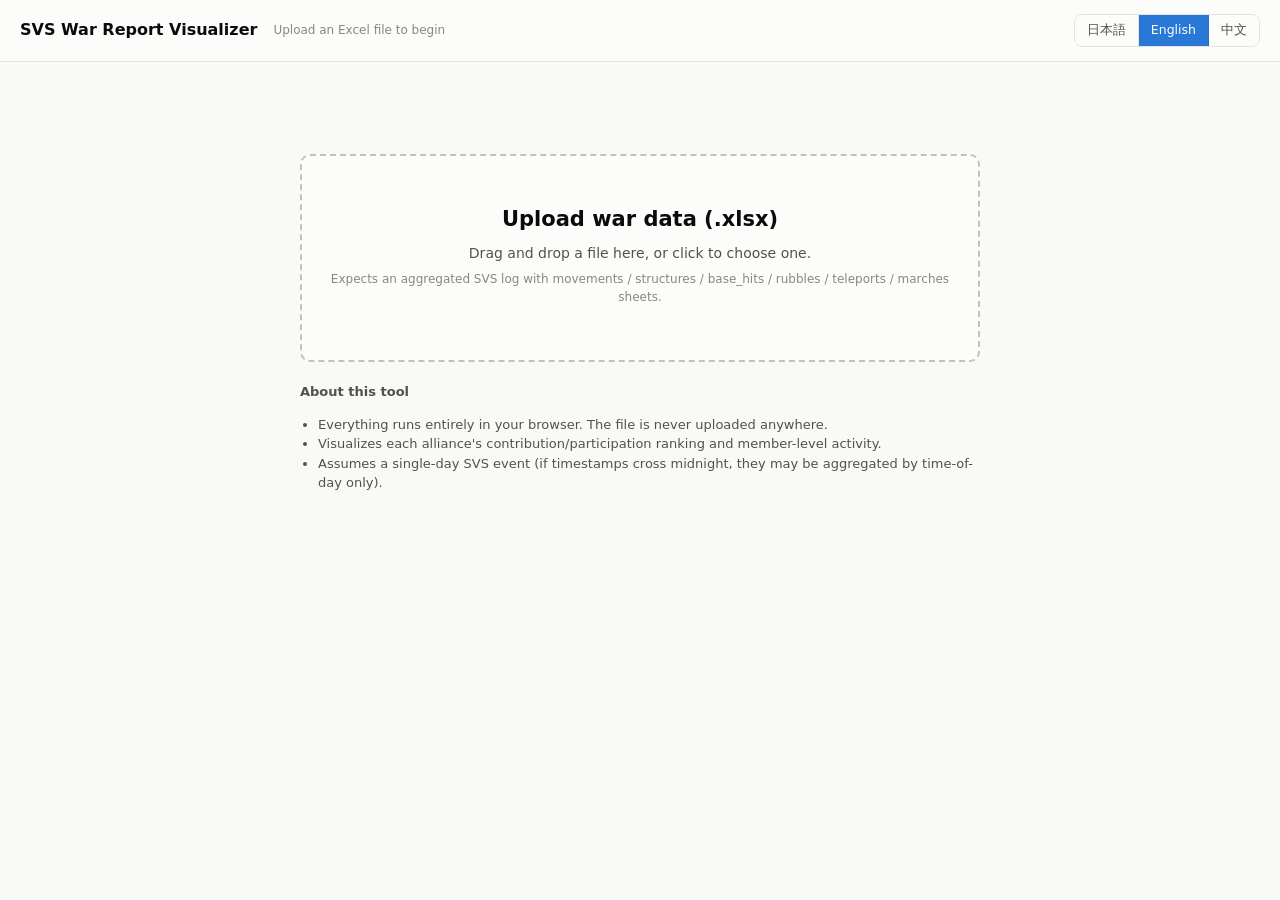
==== index.html @ c7b19abd "v1.1" ====
<!doctype html>
<html lang="ja">
<head>
<meta charset="utf-8" />
<meta name="viewport" content="width=device-width, initial-scale=1" />
<title>SVS War Report Visualizer</title>
<link rel="stylesheet" href="styles.css" />
</head>
<body>

<header class="app-header">
  <h1 data-i18n="app.title">SVS 戦争レポート ビジュアライザー</h1>
  <span class="subtitle" id="header-subtitle" data-i18n="header.subtitleDefault">Excelをアップロードして開始</span>
  <div class="header-spacer"></div>
  <span class="segmented" id="lang-switch" role="group" aria-label="Language"></span>
  <div class="header-controls" id="header-controls" hidden>
    <button class="btn" id="btn-reload" data-i18n="header.reload">別のファイルを読み込む</button>
    <button class="btn" id="btn-theme" data-i18n-title="header.themeToggle" aria-label="表示テーマを切り替え" title="表示テーマを切り替え">🌓</button>
  </div>
</header>

<main>

  <section id="upload-screen">
    <div class="dropzone" id="dropzone" tabindex="0" role="button" data-i18n-attr-aria-label="upload.dropzoneAria" aria-label="Excelファイルを選択してアップロード">
      <h2 data-i18n="upload.title">戦争データ (.xlsx) をアップロード</h2>
      <p data-i18n="upload.dragHint">ここにファイルをドラッグ＆ドロップ、またはクリックして選択してください。</p>
      <p class="hint" data-i18n="upload.formatHint">movements / structures / base_hits / rubbles / teleports / marches シートを含む集計済みSVSログを想定しています。</p>
      <input type="file" id="file-input" accept=".xlsx" />
    </div>
    <div id="upload-error"></div>
    <div class="upload-notes">
      <strong data-i18n="upload.notesTitle">このツールについて</strong>
      <ul>
        <li data-i18n="upload.note1">すべての処理はブラウザ内で完結します。ファイルはどこにも送信されません。</li>
        <li data-i18n="upload.note2">連盟ごとの貢献度・参加率のランキングと、連盟内メンバーの活動状況を可視化します。</li>
        <li data-i18n="upload.note3">データは1日単位のSVSイベントを想定しています（タイムスタンプが日付を跨ぐ場合、時刻のみで集計されることがあります）。</li>
      </ul>
    </div>
  </section>

  <section id="dashboard" hidden>

    <div class="filter-row" id="global-filters">
      <label>
        <span data-i18n="filters.side">陣営</span>
        <span class="segmented" id="side-filter" role="group" aria-label="陣営フィルター"></span>
      </label>
      <label>
        <span data-i18n="filters.focusAlliance">フォーカス連盟</span>
        <select id="focus-alliance"></select>
      </label>
      <div class="header-spacer"></div>
      <span class="note" id="filter-summary"></span>
    </div>

    <nav class="tabs" role="tablist" aria-label="表示切り替え">
      <button class="tab-btn" role="tab" data-tab="overview" aria-selected="true" data-i18n="tabs.overview">概況</button>
      <button class="tab-btn" role="tab" data-tab="ranking" aria-selected="false" data-i18n="tabs.ranking">連盟ランキング</button>
      <button class="tab-btn" role="tab" data-tab="map" aria-selected="false" data-i18n="tabs.map">戦場マップ</button>
      <button class="tab-btn" role="tab" data-tab="members" aria-selected="false" data-i18n="tabs.members">メンバー参加度（リーダー向け）</button>
    </nav>

    <div class="tab-panel active" id="tab-overview" role="tabpanel"></div>
    <div class="tab-panel" id="tab-ranking" role="tabpanel"></div>
    <div class="tab-panel" id="tab-map" role="tabpanel"></div>
    <div class="tab-panel" id="tab-members" role="tabpanel"></div>

  </section>

</main>

<div id="tooltip" role="status" aria-live="polite"></div>

<script src="vendor/xlsx.full.min.js"></script>
<script src="app.js"></script>
</body>
</html>
---- styles.css ----
:root {
  color-scheme: light;
  --page:            #f9f9f7;
  --surface-1:       #fcfcfb;
  --surface-2:       #f3f2ef;
  --text-primary:    #0b0b0b;
  --text-secondary:  #52514e;
  --text-muted:      #898781;
  --grid:            #e1e0d9;
  --baseline:        #c3c2b7;
  --border:          rgba(11,11,11,0.10);
  --hover-wash:      rgba(11,11,11,0.05);

  --series-side-a:      #2a78d6;
  --series-side-b:      #eb6834;
  --alliance-1:      #2a78d6;
  --alliance-2:      #eb6834;
  --alliance-3:      #1baf7a;
  --other-gray:      #b9b8b1;

  --seq-100: #cde2fb; --seq-250: #86b6ef; --seq-450: #2a78d6; --seq-650: #104281;

  --status-good:     #0ca30c;
  --status-warning:  #fab219;
  --status-serious:  #ec835a;
  --status-critical: #d03b3b;

  --success-text:    #006300;
  --radius-card: 10px;
}

@media (prefers-color-scheme: dark) {
  :root:where(:not([data-theme="light"])) {
    color-scheme: dark;
    --page:            #0d0d0d;
    --surface-1:       #1a1a19;
    --surface-2:       #232322;
    --text-primary:    #ffffff;
    --text-secondary:  #c3c2b7;
    --text-muted:      #898781;
    --grid:            #2c2c2a;
    --baseline:        #383835;
    --border:          rgba(255,255,255,0.10);
    --hover-wash:      rgba(255,255,255,0.06);

    --series-side-a:      #3987e5;
    --series-side-b:      #d95926;
    --alliance-1:      #3987e5;
    --alliance-2:      #d95926;
    --alliance-3:      #199e70;
    --other-gray:      #55544f;

    --status-good:     #0ca30c;
    --status-warning:  #fab219;
    --status-serious:  #ec835a;
    --status-critical: #d03b3b;
    --success-text:    #0ca30c;
  }
}
:root[data-theme="dark"] {
  color-scheme: dark;
  --page:            #0d0d0d;
  --surface-1:       #1a1a19;
  --surface-2:       #232322;
  --text-primary:    #ffffff;
  --text-secondary:  #c3c2b7;
  --text-muted:      #898781;
  --grid:            #2c2c2a;
  --baseline:        #383835;
  --border:          rgba(255,255,255,0.10);
  --hover-wash:      rgba(255,255,255,0.06);
  --series-side-a:      #3987e5;
  --series-side-b:      #d95926;
  --alliance-1:      #3987e5;
  --alliance-2:      #d95926;
  --alliance-3:      #199e70;
  --other-gray:      #55544f;
  --success-text:    #0ca30c;
}

* { box-sizing: border-box; }
html, body {
  margin: 0; padding: 0;
  background: var(--page);
  color: var(--text-primary);
  font-family: system-ui, -apple-system, "Segoe UI", "Hiragino Sans", "Yu Gothic", sans-serif;
  font-size: 14px;
  line-height: 1.5;
}
h1, h2, h3, h4 { margin: 0; font-weight: 600; }
button { font: inherit; }

.app-header {
  display: flex; align-items: center; gap: 16px;
  padding: 14px 20px;
  background: var(--surface-1);
  border-bottom: 1px solid var(--border);
  position: sticky; top: 0; z-index: 20;
  flex-wrap: wrap;
}
.app-header h1 { font-size: 16px; white-space: nowrap; }
.app-header .subtitle { color: var(--text-muted); font-size: 12px; }
.header-spacer { flex: 1; }
.header-controls { display: flex; align-items: center; gap: 10px; flex-wrap: wrap; }
.header-controls[hidden] { display: none; }

.btn {
  border: 1px solid var(--border);
  background: var(--surface-2);
  color: var(--text-primary);
  border-radius: 8px;
  padding: 7px 12px;
  cursor: pointer;
}
.btn:hover { background: var(--hover-wash); }
.btn.primary { background: var(--series-side-a); color: #fff; border-color: transparent; }
.btn.primary:hover { filter: brightness(1.08); }
.btn:focus-visible, select:focus-visible, input:focus-visible, [tabindex]:focus-visible {
  outline: 2px solid var(--series-side-a); outline-offset: 2px;
}

select, input[type="text"], input[type="search"] {
  border: 1px solid var(--border);
  background: var(--surface-1);
  color: var(--text-primary);
  border-radius: 8px;
  padding: 6px 10px;
}

main { max-width: 1280px; margin: 0 auto; padding: 20px; }

/* Upload screen */
#upload-screen {
  max-width: 720px; margin: 8vh auto; padding: 0 20px;
}
.dropzone {
  border: 2px dashed var(--baseline);
  border-radius: var(--radius-card);
  background: var(--surface-1);
  padding: 48px 24px;
  text-align: center;
  cursor: pointer;
}
.dropzone.dragover { border-color: var(--series-side-a); background: var(--hover-wash); }
.dropzone h2 { margin-bottom: 8px; }
.dropzone p { color: var(--text-secondary); margin: 6px 0; }
.dropzone .hint { color: var(--text-muted); font-size: 12px; }
#file-input { display: none; }
.upload-notes { margin-top: 20px; color: var(--text-secondary); font-size: 13px; }
.upload-notes ul { padding-left: 18px; }
#upload-error {
  margin-top: 14px; padding: 10px 14px; border-radius: 8px;
  background: color-mix(in srgb, var(--status-critical) 12%, var(--surface-1));
  border: 1px solid var(--status-critical);
  color: var(--text-primary); display: none; font-size: 13px;
}

/* Tabs */
.tabs { display: flex; gap: 4px; border-bottom: 1px solid var(--border); margin-bottom: 20px; flex-wrap: wrap; }
.tab-btn {
  border: none; background: none; color: var(--text-secondary);
  padding: 10px 14px; cursor: pointer; border-bottom: 2px solid transparent;
  font-size: 14px; font-weight: 500;
}
.tab-btn:hover { color: var(--text-primary); }
.tab-btn[aria-selected="true"] { color: var(--text-primary); border-bottom-color: var(--series-side-a); }
.tab-panel { display: none; }
.tab-panel.active { display: block; }

/* Filter row */
.filter-row {
  display: flex; align-items: center; gap: 14px; flex-wrap: wrap;
  margin-bottom: 18px; padding: 10px 14px;
  background: var(--surface-1); border: 1px solid var(--border); border-radius: var(--radius-card);
}
.filter-row label { color: var(--text-secondary); font-size: 12.5px; display: flex; align-items: center; gap: 6px; }
.segmented { display: inline-flex; border: 1px solid var(--border); border-radius: 8px; overflow: hidden; }
.segmented button {
  border: none; background: var(--surface-1); color: var(--text-secondary);
  padding: 6px 12px; cursor: pointer; font-size: 12.5px; border-right: 1px solid var(--border);
}
.segmented button:last-child { border-right: none; }
.segmented button[aria-pressed="true"] { background: var(--series-side-a); color: #fff; }

/* Cards / grid */
.card {
  background: var(--surface-1); border: 1px solid var(--border); border-radius: var(--radius-card);
  padding: 16px 18px; margin-bottom: 18px;
}
.card h3 { font-size: 14px; margin-bottom: 2px; }
.card .card-sub { color: var(--text-muted); font-size: 12px; margin-bottom: 12px; }
.card-head { display: flex; align-items: baseline; justify-content: space-between; gap: 10px; flex-wrap: wrap; }

.kpi-row { display: grid; grid-template-columns: repeat(auto-fit, minmax(160px, 1fr)); gap: 12px; margin-bottom: 18px; }
.kpi-tile { background: var(--surface-1); border: 1px solid var(--border); border-radius: var(--radius-card); padding: 14px 16px; }
.kpi-tile .kpi-label { color: var(--text-secondary); font-size: 12px; }
.kpi-tile .kpi-value { font-size: 26px; font-weight: 600; margin-top: 4px; }
.kpi-tile .kpi-sub { color: var(--text-muted); font-size: 11.5px; margin-top: 4px; }

/* Legend */
.legend { display: flex; gap: 16px; flex-wrap: wrap; margin-bottom: 10px; font-size: 12.5px; color: var(--text-secondary); }
.legend-item { display: flex; align-items: center; gap: 6px; }
.legend-swatch { width: 12px; height: 12px; border-radius: 3px; flex: none; }
.legend-line { width: 14px; height: 2px; border-radius: 2px; flex: none; }

/* Tooltip */
#tooltip {
  position: fixed; pointer-events: none; z-index: 100;
  background: var(--surface-1); border: 1px solid var(--border); border-radius: 8px;
  padding: 8px 10px; font-size: 12.5px; box-shadow: 0 4px 16px rgba(0,0,0,0.18);
  display: none; max-width: 280px;
}
#tooltip .tt-title { font-weight: 600; margin-bottom: 4px; color: var(--text-primary); }
#tooltip .tt-row { display: flex; align-items: center; gap: 6px; justify-content: space-between; gap: 10px; }
#tooltip .tt-row + .tt-row { margin-top: 2px; }
#tooltip .tt-key { display: flex; align-items: center; gap: 6px; color: var(--text-secondary); }
#tooltip .tt-stroke { width: 10px; height: 2px; border-radius: 2px; flex: none; }
#tooltip .tt-value { font-weight: 600; color: var(--text-primary); font-variant-numeric: tabular-nums; }

/* Charts */
.chart-svg { display: block; width: 100%; height: auto; overflow: visible; }
.bar-hit { cursor: pointer; }
.bar-hit:hover rect, .bar-hit:hover path { filter: brightness(1.08); }
.axis-label { fill: var(--text-muted); font-size: 11px; }
.axis-line { stroke: var(--baseline); stroke-width: 1; }
.grid-line { stroke: var(--grid); stroke-width: 1; }
.bar-value-label { fill: var(--text-secondary); font-size: 11px; font-variant-numeric: tabular-nums; }
.category-label { fill: var(--text-primary); font-size: 12px; }

/* Tables */
/* Bounded height + its own scrollbars (both axes), like a spreadsheet's "freeze top row":
   the sticky thead below sticks to *this box's* scrollport, not the page's. A page-level
   sticky header (top:0 relative to the viewport) doesn't reliably combine with a
   horizontally-scrolling ancestor — setting overflow-x here makes this div a scroll
   container regardless of what overflow-y is given, which breaks page-relative sticky —
   so instead of fighting that, the table owns its own scroll area. Short tables that fit
   within max-height are unaffected (no scrollbar appears, nothing sticks anywhere new). */
.table-wrap {
  overflow: auto; max-height: min(70vh, 640px);
  border: 1px solid var(--border); border-radius: var(--radius-card);
}
/* border-collapse: separate (not collapse) is required, not just cosmetic — Chromium and
   WebKit don't reliably apply `position: sticky` to <th>/<td> inside a collapsed-border
   table, which was the other half of why the header wasn't sticking. border-spacing:0
   keeps the same flush, gap-free look collapse would have given. */
table.data-table { width: 100%; border-collapse: separate; border-spacing: 0; font-size: 13px; min-width: 640px; }
table.data-table th, table.data-table td { padding: 8px 10px; text-align: right; white-space: nowrap; border-bottom: 1px solid var(--border); }
table.data-table th:first-child, table.data-table td:first-child,
table.data-table th.text-col, table.data-table td.text-col { text-align: left; }
table.data-table td { font-variant-numeric: tabular-nums; }
table.data-table thead th {
  /* top:0 here is relative to .table-wrap's own scrollport (see above), not the page —
     so it sticks to the top of the table's own scroll area as you scroll *inside* it. */
  position: sticky; top: 0; z-index: 10;
  background: var(--surface-2); cursor: pointer; user-select: none;
  color: var(--text-secondary); font-weight: 600; font-size: 12px;
}
table.data-table thead th:hover { color: var(--text-primary); }
table.data-table thead th.sorted::after { content: attr(data-arrow); margin-left: 4px; color: var(--text-muted); }
/* Marks the total-score column and the raw columns that are actually summed to make it,
   so it's visually obvious at a glance which columns are "the formula" vs. just context. */
table.data-table th.col-total-score, table.data-table td.col-total-score {
  background: color-mix(in srgb, var(--series-side-a) 12%, transparent);
}
table.data-table th.col-total-score { color: var(--text-primary); font-weight: 700; }
table.data-table td.col-total-score { font-weight: 700; }
table.data-table th.col-score-part, table.data-table td.col-score-part {
  background: color-mix(in srgb, var(--series-side-a) 5%, transparent);
}
table.data-table tbody tr:hover { background: var(--hover-wash); }
table.data-table tbody tr.row-focus { box-shadow: inset 3px 0 0 var(--series-side-a); }

.toolbar { display: flex; align-items: center; gap: 10px; flex-wrap: wrap; margin-bottom: 12px; }
.toolbar .grow { flex: 1; }
.muted-btn { background: none; border: 1px solid var(--border); color: var(--text-secondary); border-radius: 8px; padding: 6px 10px; cursor: pointer; font-size: 12.5px; }
.muted-btn:hover { color: var(--text-primary); background: var(--hover-wash); }

.checkbox-list { display: flex; gap: 10px; flex-wrap: wrap; }
.checkbox-list label { display: flex; align-items: center; gap: 5px; font-size: 12.5px; color: var(--text-secondary); cursor: pointer; }

.note { color: var(--text-muted); font-size: 12px; margin-top: 8px; }
.formula-hint { color: var(--text-muted); font-size: 11.5px; cursor: help; border-bottom: 1px dotted var(--text-muted); }

.empty-state { color: var(--text-muted); padding: 24px; text-align: center; font-size: 13px; }

::selection { background: color-mix(in srgb, var(--series-side-a) 30%, transparent); }
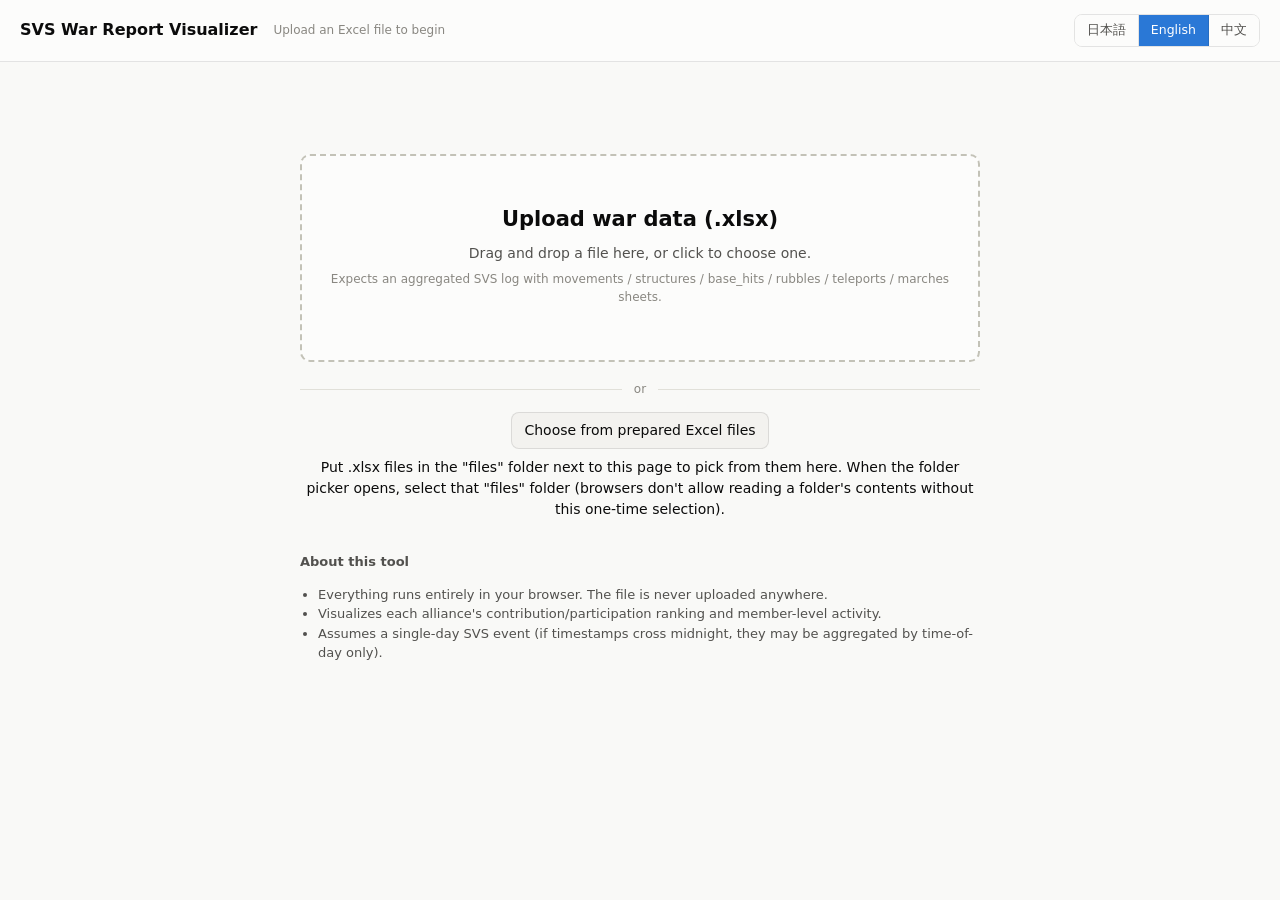
==== commit a6cc724a: "v1.2" ====
--- a/index.html
+++ b/index.html
@@ -29,6 +29,13 @@
       <input type="file" id="file-input" accept=".xlsx" />
     </div>
     <div id="upload-error"></div>
+    <div class="preset-section">
+      <div class="preset-divider"><span data-i18n="upload.presetDividerText">または</span></div>
+      <button class="btn" id="btn-pick-folder" data-i18n="upload.pickFolderButton">配置済みのExcelから選ぶ</button>
+      <p class="hint" data-i18n="upload.pickFolderHint">この中の "files" フォルダに置かれた .xlsx ファイルを一覧表示します（フォルダ選択ダイアログでこのフォルダを選んでください）。</p>
+      <input type="file" id="folder-input" webkitdirectory multiple hidden />
+      <div id="files-list"></div>
+    </div>
     <div class="upload-notes">
       <strong data-i18n="upload.notesTitle">このツールについて</strong>
       <ul>
--- a/styles.css
+++ b/styles.css
@@ -146,6 +146,22 @@
 .dropzone p { color: var(--text-secondary); margin: 6px 0; }
 .dropzone .hint { color: var(--text-muted); font-size: 12px; }
 #file-input { display: none; }
+.preset-section { margin-top: 18px; text-align: center; }
+.preset-divider {
+  display: flex; align-items: center; gap: 12px; margin-bottom: 14px;
+  color: var(--text-muted); font-size: 12px;
+}
+.preset-divider::before, .preset-divider::after { content: ""; flex: 1; height: 1px; background: var(--grid); }
+.preset-section .hint { margin: 8px 0 0; text-align: center; }
+#files-list {
+  display: flex; flex-direction: column; gap: 6px; align-items: stretch;
+  max-width: 420px; margin: 12px auto 0; text-align: left;
+}
+.file-list-item {
+  display: block; width: 100%; text-align: left;
+  overflow: hidden; text-overflow: ellipsis; white-space: nowrap;
+}
+
 .upload-notes { margin-top: 20px; color: var(--text-secondary); font-size: 13px; }
 .upload-notes ul { padding-left: 18px; }
 #upload-error {
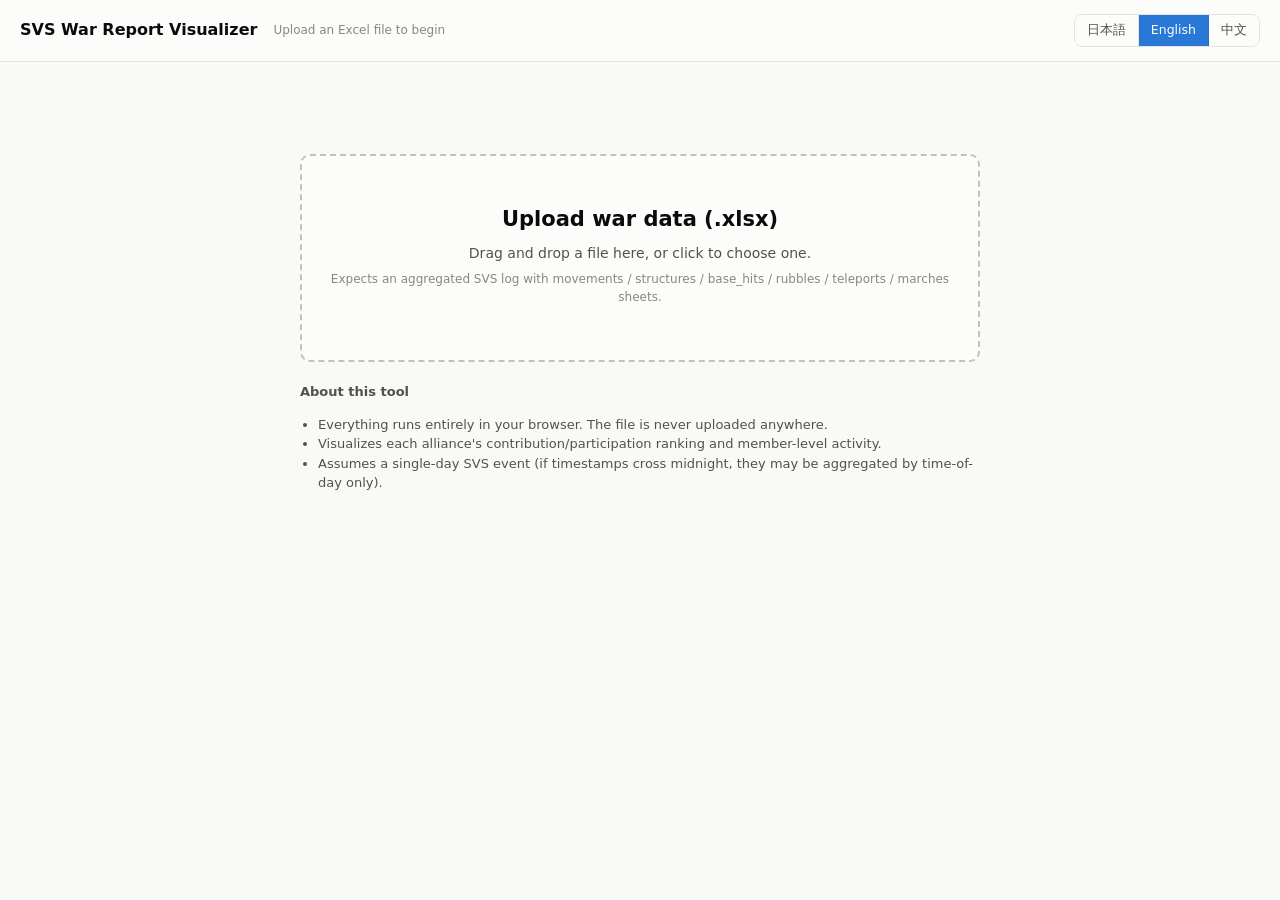
==== commit 57f81d72: "ok" ====
--- a/index.html
+++ b/index.html
@@ -29,11 +29,9 @@
       <input type="file" id="file-input" accept=".xlsx" />
     </div>
     <div id="upload-error"></div>
-    <div class="preset-section">
+    <div class="preset-section" id="preset-section" hidden>
       <div class="preset-divider"><span data-i18n="upload.presetDividerText">または</span></div>
-      <button class="btn" id="btn-pick-folder" data-i18n="upload.pickFolderButton">配置済みのExcelから選ぶ</button>
-      <p class="hint" data-i18n="upload.pickFolderHint">この中の "files" フォルダに置かれた .xlsx ファイルを一覧表示します（フォルダ選択ダイアログでこのフォルダを選んでください）。</p>
-      <input type="file" id="folder-input" webkitdirectory multiple hidden />
+      <p class="hint" data-i18n="upload.pickFolderHint">リポジトリの "files" フォルダに置かれているExcelファイルです。</p>
       <div id="files-list"></div>
     </div>
     <div class="upload-notes">
